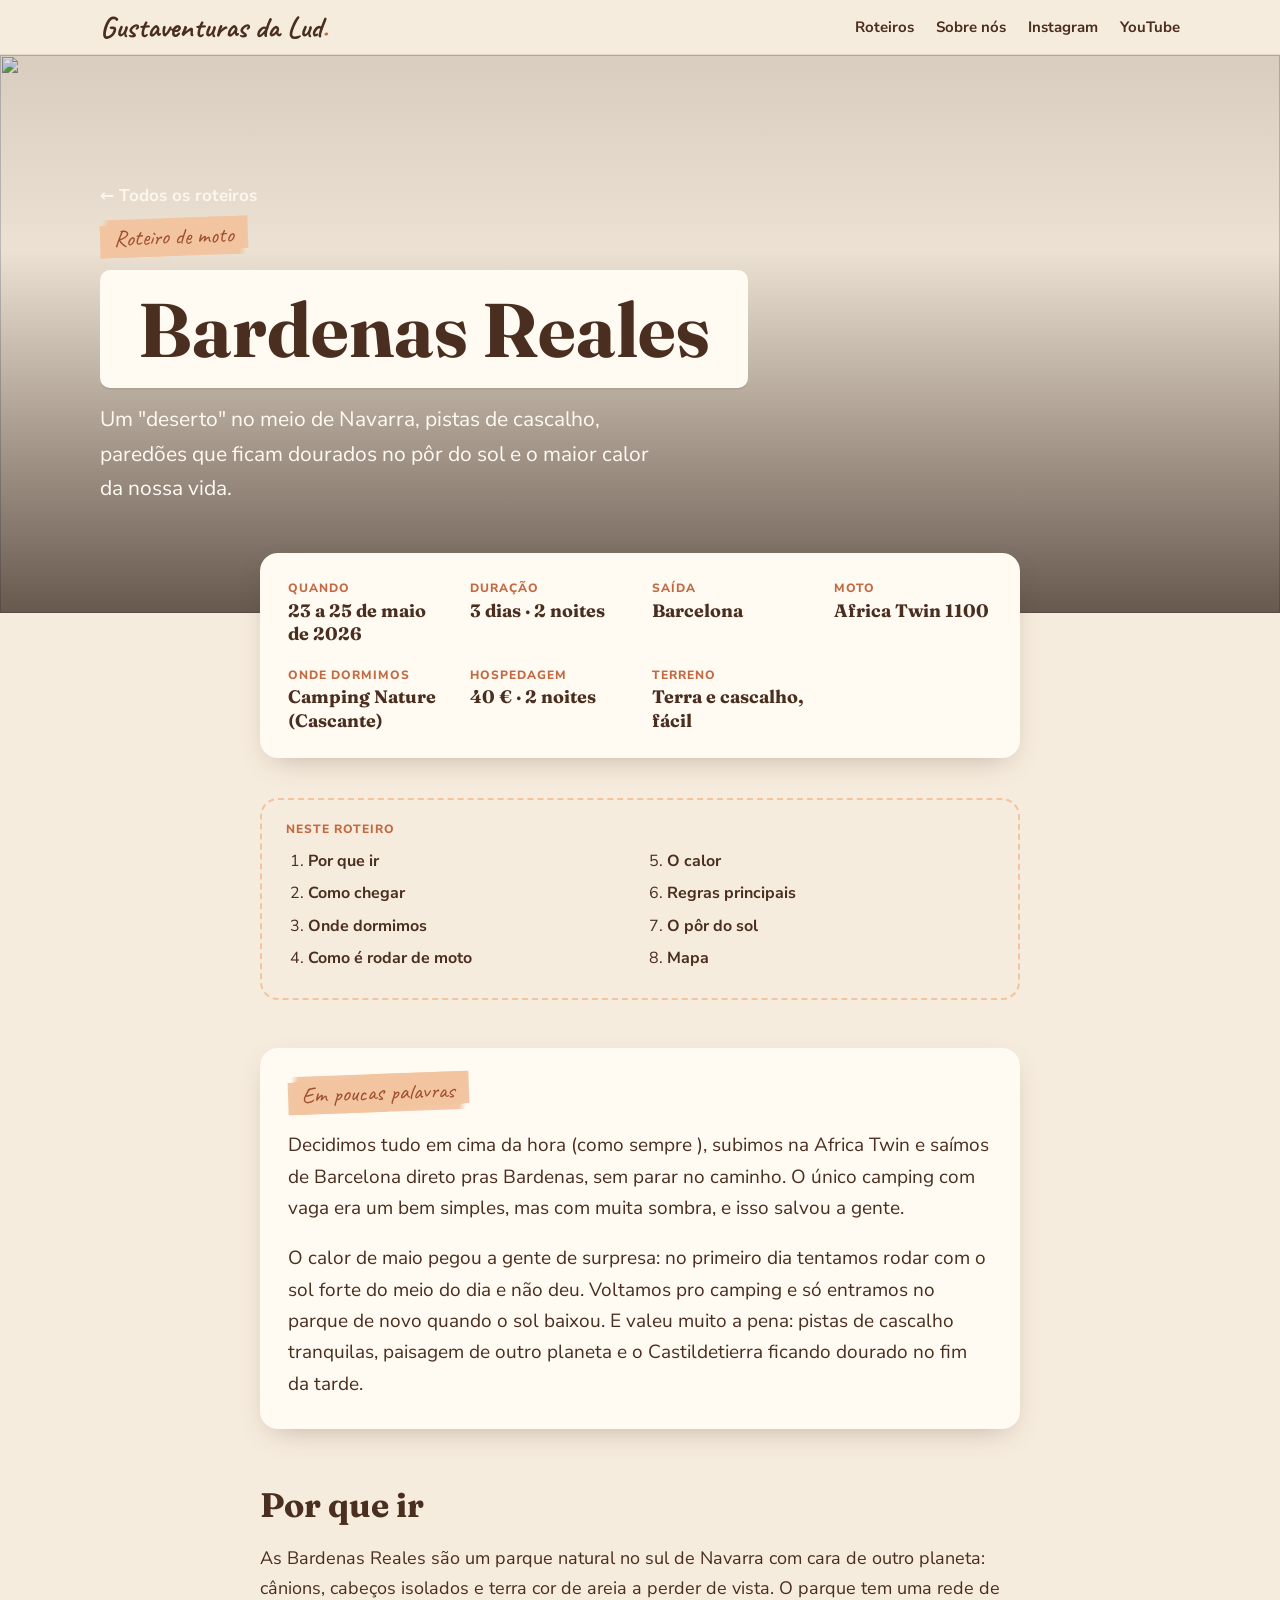
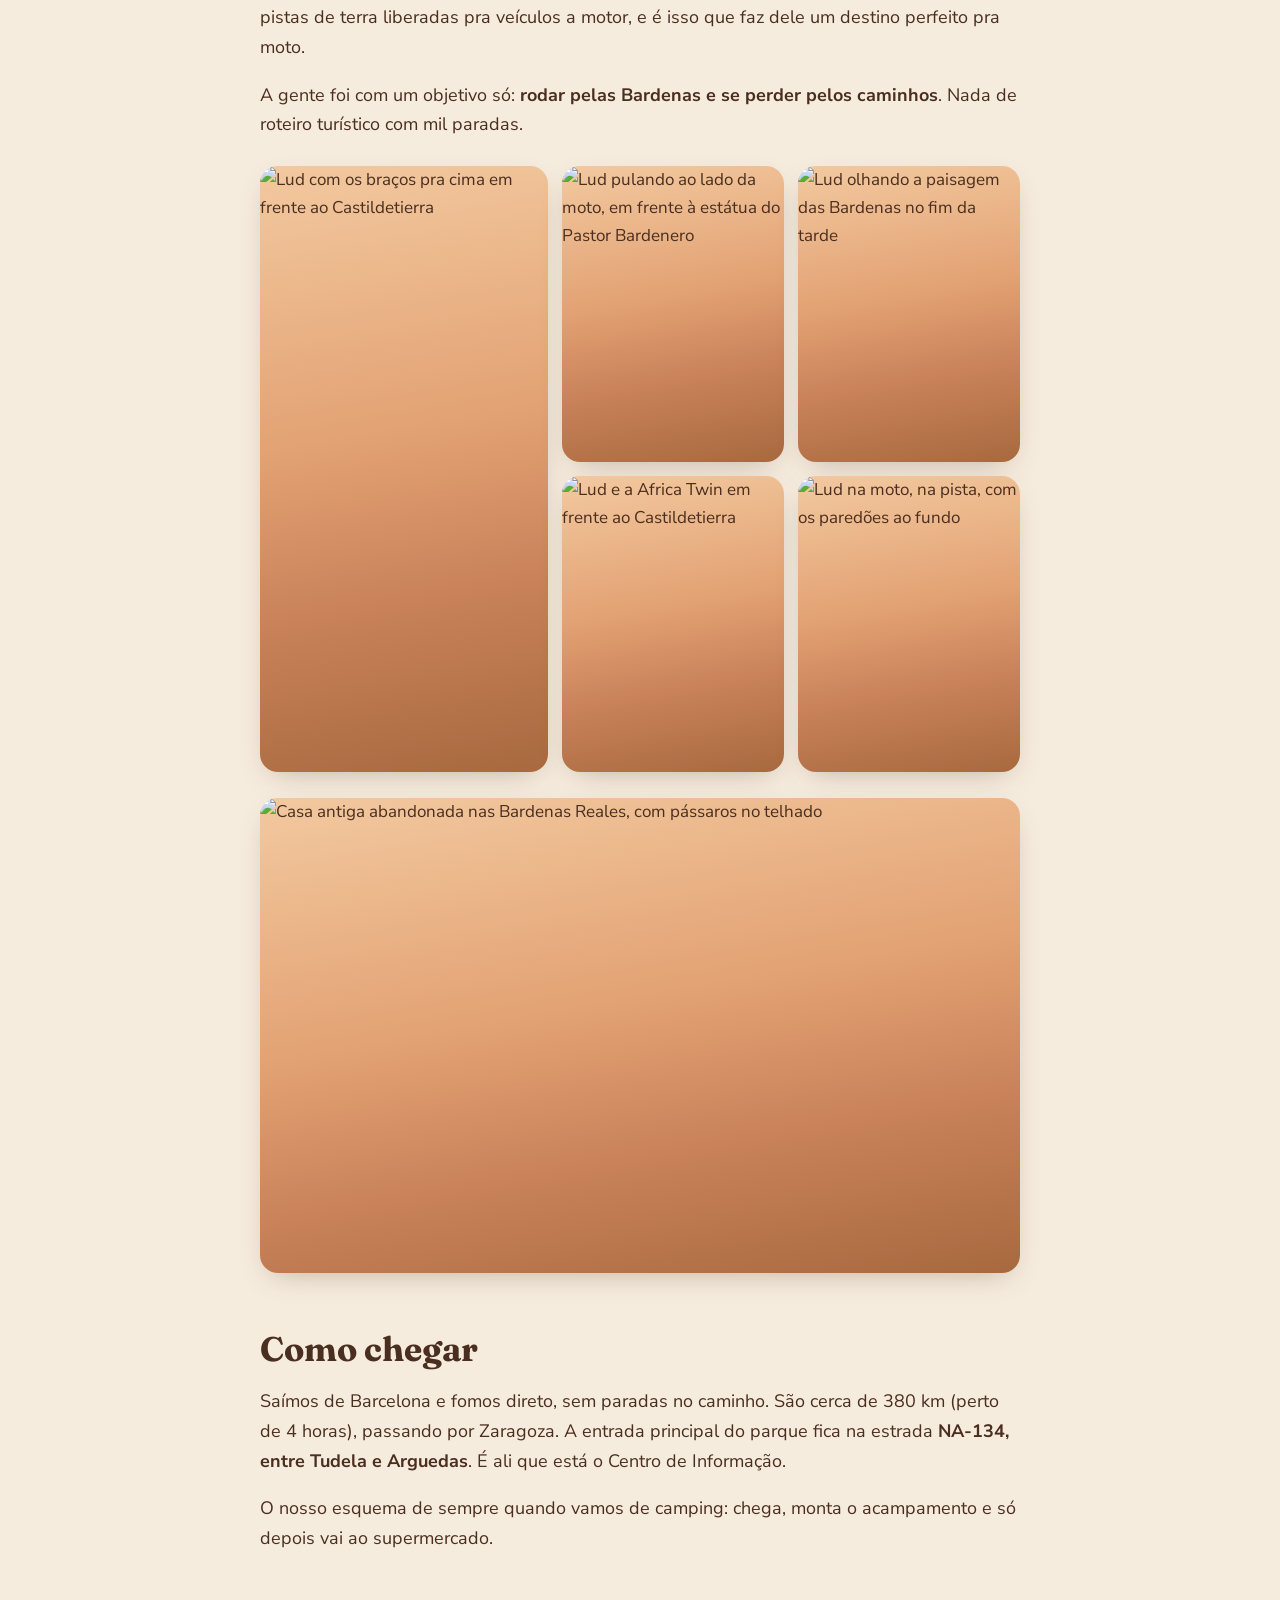
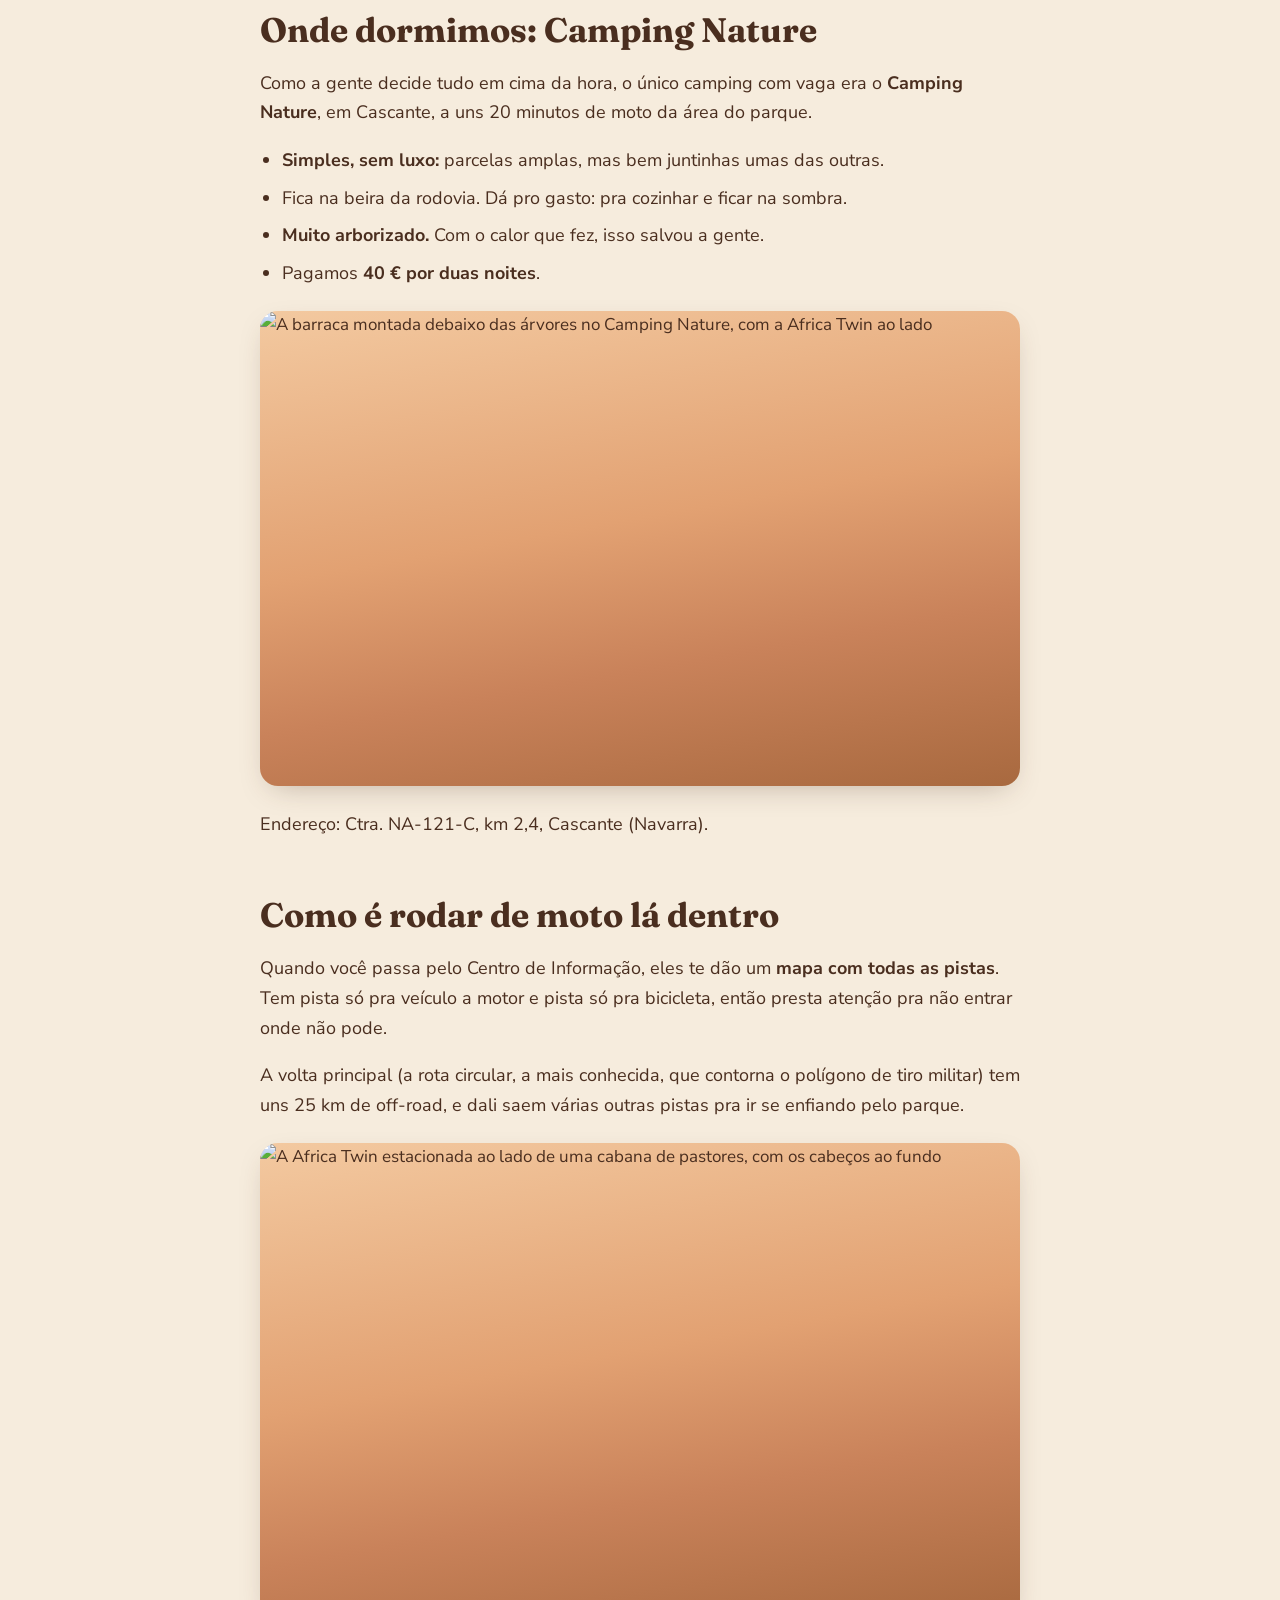
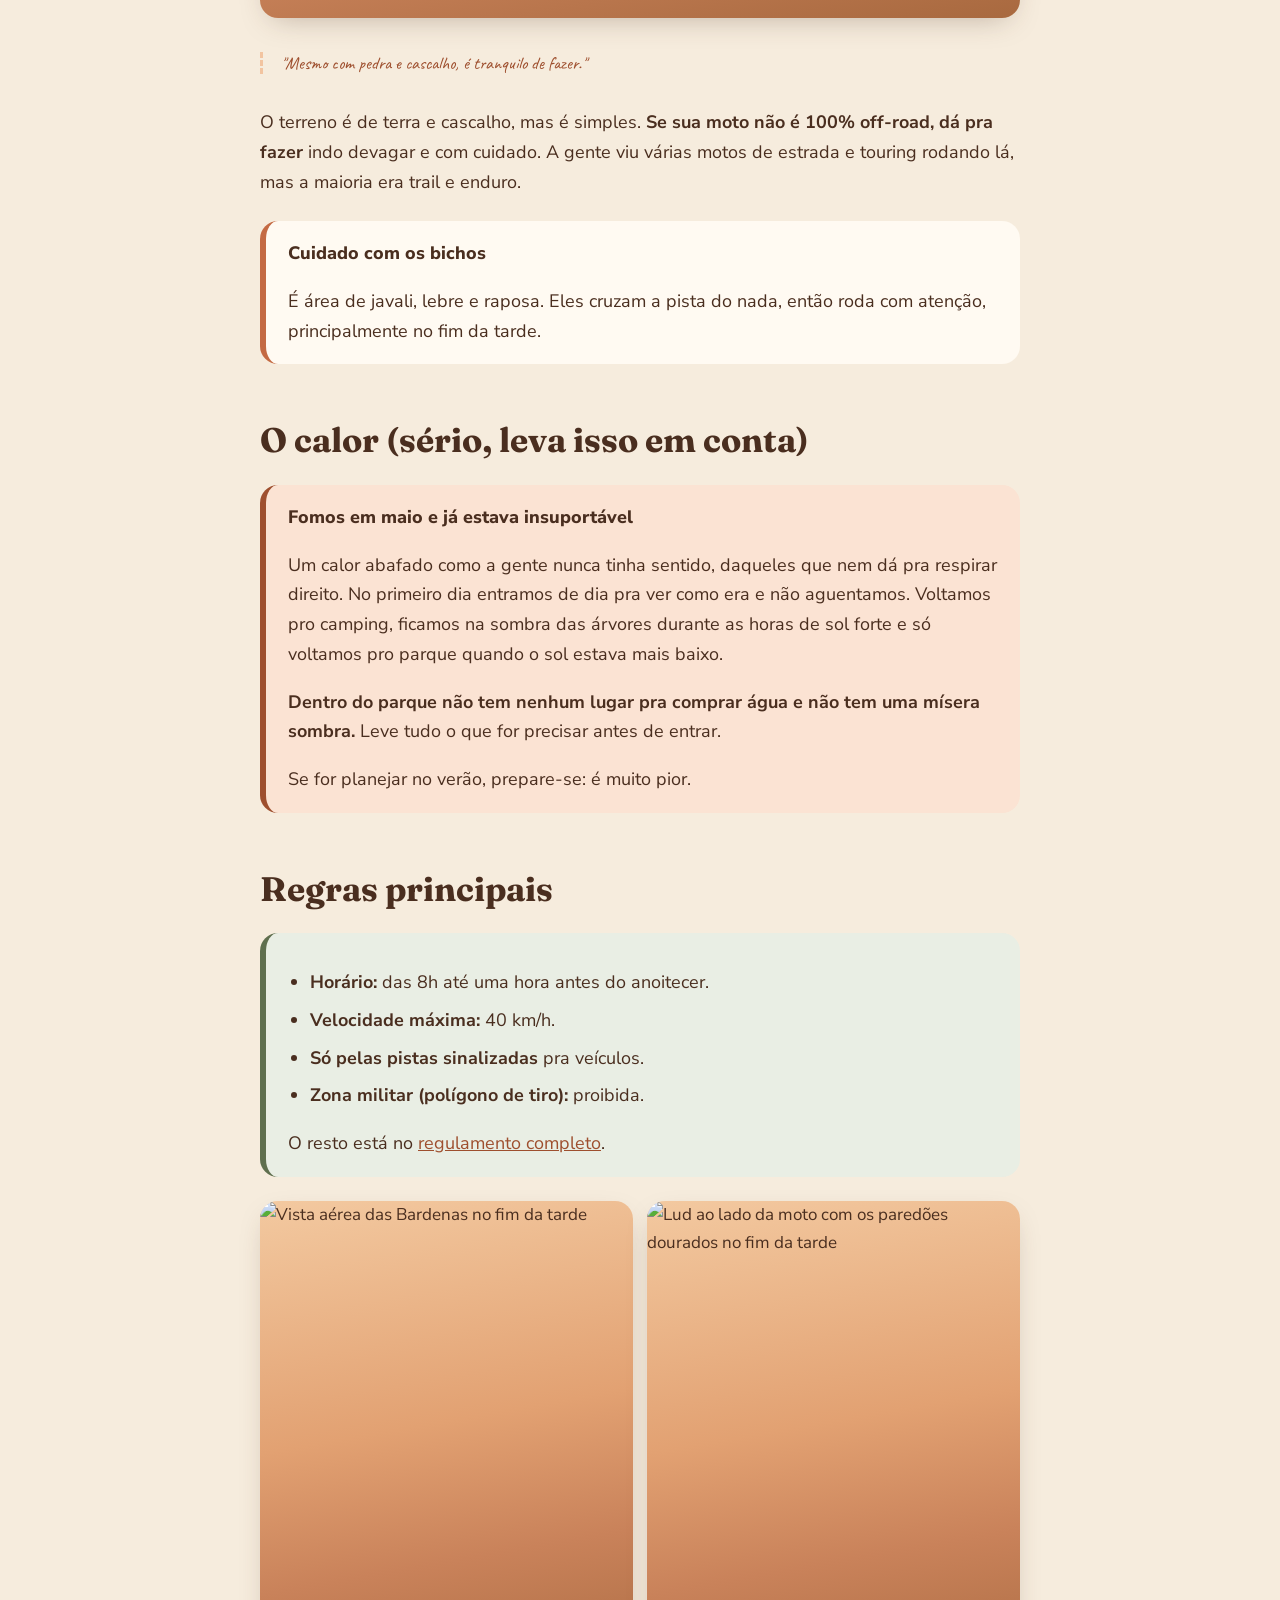
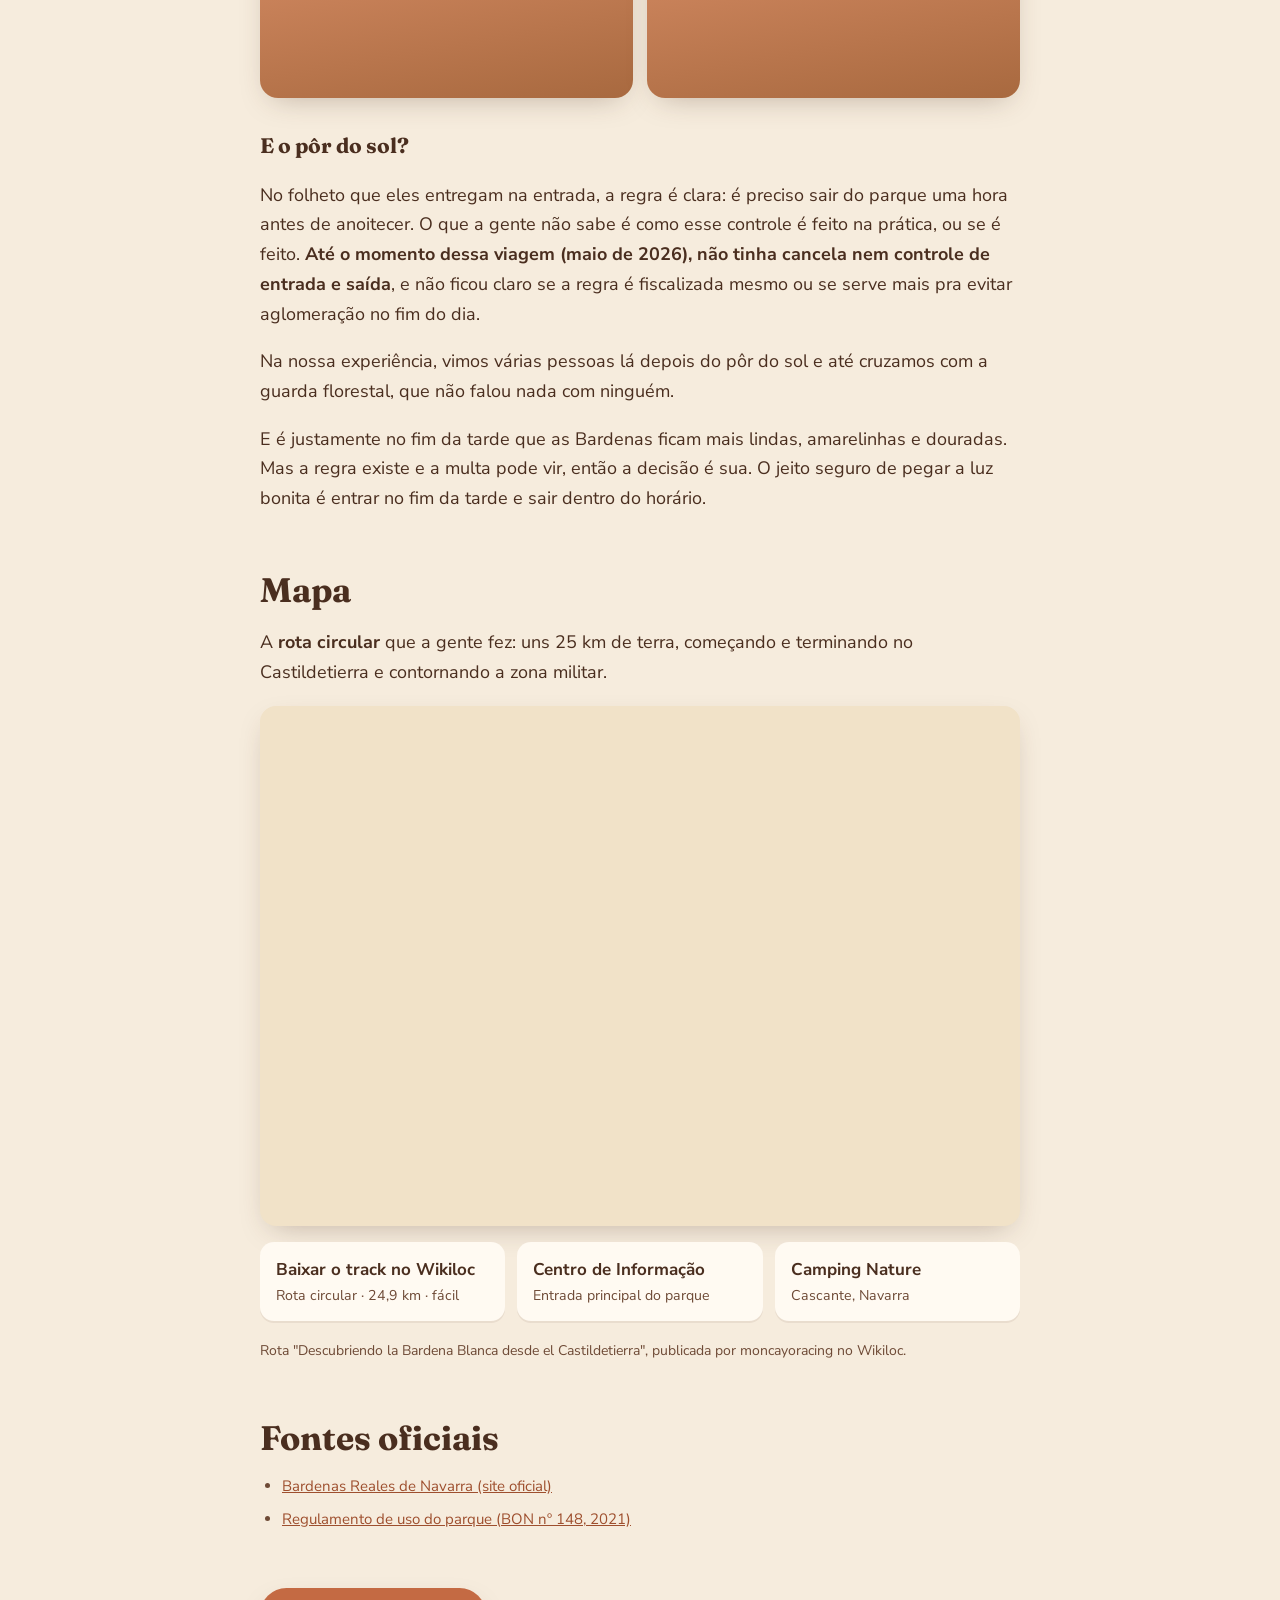
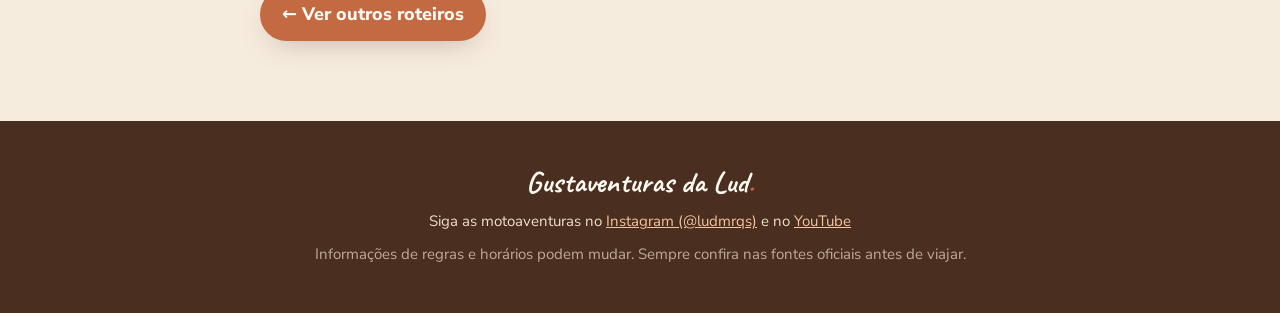
==== roteiros/bardenas-reales.html @ fc90a813 "Add files via upload" ====
<!DOCTYPE html>
<html lang="pt-BR">
<head>
 <meta charset="utf-8">
 <meta name="viewport" content="width=device-width, initial-scale=1">
 <title>Bardenas Reales de moto · Lud</title>
 <meta name="description" content="Roteiro de moto pelas Bardenas Reales (Navarra): onde acampar, como funcionam as pistas, horários, regras oficiais e o calor de maio.">
 <link rel="preconnect" href="https://fonts.googleapis.com">
 <link rel="preconnect" href="https://fonts.gstatic.com" crossorigin>
 <link href="https://fonts.googleapis.com/css2?family=Caveat:wght@600;700&family=Fraunces:opsz,wght@9..144,600;9..144,700&family=Nunito+Sans:wght@400;700;800;900&display=swap" rel="stylesheet">
 <link rel="stylesheet" href="../assets/style.css">
 <script>
  if ('scrollRestoration' in history) history.scrollRestoration = 'manual';
  window.addEventListener('load', function () {
   if (!location.hash) {
    window.scrollTo(0, 0);
    try { document.documentElement.scrollIntoView({ block: 'start' }); } catch (e) {}
   }
  });
 </script>
</head>
<body>

<header class="topo">
 <div class="container">
  <a class="logo" href="../index.html">Gustaventuras da Lud<span>.</span></a>
  <nav class="menu">
   <a href="../index.html#roteiros">Roteiros</a>
   <a href="../index.html#sobre">Sobre nós</a>
   <a href="https://www.instagram.com/ludmrqs/" target="_blank" rel="noopener">Instagram</a>
   <a href="https://www.youtube.com/channel/UCNSCRL_kDQO0_r5N88EQWMQ" target="_blank" rel="noopener">YouTube</a>
  </nav>
 </div>
</header>

<section class="hero roteiro-hero" style="padding:0">
 <div class="paisagem foto-fundo" aria-hidden="true">
  <img src="../assets/fotos/bardenas-drone-panorama.jpg" alt="" style="object-position:50% 60%">
 </div>
 <div class="container conteudo">
  <a class="voltar" href="../index.html#roteiros">← Todos os roteiros</a><br>
  <span class="pincelada">Roteiro de moto</span>
  <h1><span class="caixinha">Bardenas Reales</span></h1>
  <p class="lead">Um "deserto" no meio de Navarra, pistas de cascalho, paredões que ficam dourados no pôr do sol e o maior calor da nossa vida.</p>
 </div>
</section>

<div class="estreito">
 <div class="resumo">
  <div><small>Quando</small><b>23 a 25 de maio de 2026</b></div>
  <div><small>Duração</small><b>3 dias · 2 noites</b></div>
  <div><small>Saída</small><b>Barcelona</b></div>
  <div><small>Moto</small><b>Africa Twin 1100</b></div>
  <div><small>Onde dormimos</small><b>Camping Nature (Cascante)</b></div>
  <div><small>Hospedagem</small><b>40 € · 2 noites</b></div>
  <div><small>Terreno</small><b>Terra e cascalho, fácil</b></div>
 </div>
</div>

<article class="estreito artigo">

 <nav class="indice" aria-label="Índice do roteiro">
  <small>Neste roteiro</small>
  <ol>
   <li><a href="#por-que-ir">Por que ir</a></li>
   <li><a href="#como-chegar">Como chegar</a></li>
   <li><a href="#onde-dormimos">Onde dormimos</a></li>
   <li><a href="#rodar-de-moto">Como é rodar de moto</a></li>
   <li><a href="#calor">O calor</a></li>
   <li><a href="#regras">Regras principais</a></li>
   <li><a href="#por-do-sol">O pôr do sol</a></li>
   <li><a href="#mapa">Mapa</a></li>
  </ol>
 </nav>

 <section class="em-resumo">
  <span class="pincelada">Em poucas palavras</span>
  <p>Decidimos tudo em cima da hora (como sempre ), subimos na Africa Twin e saímos de Barcelona direto pras Bardenas, sem parar no caminho. O único camping com vaga era um bem simples, mas com muita sombra, e isso salvou a gente.</p>
  <p>O calor de maio pegou a gente de surpresa: no primeiro dia tentamos rodar com o sol forte do meio do dia e não deu. Voltamos pro camping e só entramos no parque de novo quando o sol baixou. E valeu muito a pena: pistas de cascalho tranquilas, paisagem de outro planeta e o Castildetierra ficando dourado no fim da tarde.</p>
 </section>

 <h2 id="por-que-ir">Por que ir</h2>
 <p>As Bardenas Reales são um parque natural no sul de Navarra com cara de outro planeta: cânions, cabeços isolados e terra cor de areia a perder de vista. O parque tem uma rede de pistas de terra liberadas pra veículos a motor, e é isso que faz dele um destino perfeito pra moto.</p>
 <p>A gente foi com um objetivo só: <strong>rodar pelas Bardenas e se perder pelos caminhos</strong>. Nada de roteiro turístico com mil paradas.</p>

 <div class="galeria galeria-3">
  <div class="foto destaque"><img src="../assets/fotos/bardenas-lud-castildetierra.jpg" alt="Lud com os braços pra cima em frente ao Castildetierra" loading="lazy"></div>
  <div class="foto"><img src="../assets/fotos/bardenas-lud-pastor.jpg" alt="Lud pulando ao lado da moto, em frente à estátua do Pastor Bardenero" loading="lazy" style="object-position:50% 75%"></div>
  <div class="foto"><img src="../assets/fotos/bardenas-lud-perfil.jpg" alt="Lud olhando a paisagem das Bardenas no fim da tarde" loading="lazy" style="object-position:50% 70%"></div>
  <div class="foto"><img src="../assets/fotos/bardenas-moto-castildetierra.jpg" alt="Lud e a Africa Twin em frente ao Castildetierra" loading="lazy" style="object-position:50% 60%"></div>
  <div class="foto"><img src="../assets/fotos/bardenas-lud-moto-pista.jpg" alt="Lud na moto, na pista, com os paredões ao fundo" loading="lazy" style="object-position:50% 65%"></div>
 </div>

 <div class="foto foto-larga"><img src="../assets/fotos/bardenas-casa-antiga.jpg" alt="Casa antiga abandonada nas Bardenas Reales, com pássaros no telhado" loading="lazy" style="object-position:50% 45%"></div>

 <h2 id="como-chegar">Como chegar</h2>
 <p>Saímos de Barcelona e fomos direto, sem paradas no caminho. São cerca de 380 km (perto de 4 horas), passando por Zaragoza. A entrada principal do parque fica na estrada <strong>NA-134, entre Tudela e Arguedas</strong>. É ali que está o Centro de Informação.</p>
 <p>O nosso esquema de sempre quando vamos de camping: chega, monta o acampamento e só depois vai ao supermercado.</p>

 <h2 id="onde-dormimos">Onde dormimos: Camping Nature</h2>
 <p>Como a gente decide tudo em cima da hora, o único camping com vaga era o <strong>Camping Nature</strong>, em Cascante, a uns 20 minutos de moto da área do parque.</p>
 <ul>
  <li><strong>Simples, sem luxo:</strong> parcelas amplas, mas bem juntinhas umas das outras.</li>
  <li>Fica na beira da rodovia. Dá pro gasto: pra cozinhar e ficar na sombra.</li>
  <li><strong>Muito arborizado.</strong> Com o calor que fez, isso salvou a gente.</li>
  <li>Pagamos <strong>40 € por duas noites</strong>.</li>
 </ul>
 <div class="foto foto-larga"><img src="../assets/fotos/bardenas-camping.jpg" alt="A barraca montada debaixo das árvores no Camping Nature, com a Africa Twin ao lado" loading="lazy" style="object-position:50% 60%"></div>
 <p>Endereço: Ctra. NA-121-C, km 2,4, Cascante (Navarra).</p>

 <h2 id="rodar-de-moto">Como é rodar de moto lá dentro</h2>
 <p>Quando você passa pelo Centro de Informação, eles te dão um <strong>mapa com todas as pistas</strong>. Tem pista só pra veículo a motor e pista só pra bicicleta, então presta atenção pra não entrar onde não pode.</p>
 <p>A volta principal (a rota circular, a mais conhecida, que contorna o polígono de tiro militar) tem uns 25 km de off-road, e dali saem várias outras pistas pra ir se enfiando pelo parque.</p>

 <div class="foto foto-larga"><img src="../assets/fotos/bardenas-cabana-moto.jpg" alt="A Africa Twin estacionada ao lado de uma cabana de pastores, com os cabeços ao fundo" loading="lazy" style="object-position:50% 82%"></div>

 <p class="citacao">"Mesmo com pedra e cascalho, é tranquilo de fazer."</p>

 <p>O terreno é de terra e cascalho, mas é simples. <strong>Se sua moto não é 100% off-road, dá pra fazer</strong> indo devagar e com cuidado. A gente viu várias motos de estrada e touring rodando lá, mas a maioria era trail e enduro.</p>

 <div class="nota">
  <p class="titulo-nota">Cuidado com os bichos</p>
  <p>É área de javali, lebre e raposa. Eles cruzam a pista do nada, então roda com atenção, principalmente no fim da tarde.</p>
 </div>

 <h2 id="calor">O calor (sério, leva isso em conta)</h2>
 <div class="nota alerta">
  <p class="titulo-nota">Fomos em maio e já estava insuportável</p>
  <p>Um calor abafado como a gente nunca tinha sentido, daqueles que nem dá pra respirar direito. No primeiro dia entramos de dia pra ver como era e não aguentamos. Voltamos pro camping, ficamos na sombra das árvores durante as horas de sol forte e só voltamos pro parque quando o sol estava mais baixo.</p>
  <p><strong>Dentro do parque não tem nenhum lugar pra comprar água e não tem uma mísera sombra.</strong> Leve tudo o que for precisar antes de entrar.</p>
  <p>Se for planejar no verão, prepare-se: é muito pior.</p>
 </div>

 <h2 id="regras">Regras principais</h2>
 <div class="nota oficial">
  <ul>
   <li><strong>Horário:</strong> das 8h até uma hora antes do anoitecer.</li>
   <li><strong>Velocidade máxima:</strong> 40 km/h.</li>
   <li><strong>Só pelas pistas sinalizadas</strong> pra veículos.</li>
   <li><strong>Zona militar (polígono de tiro):</strong> proibida.</li>
  </ul>
  <p>O resto está no <a href="https://bardenasreales.es/wp-content/uploads/2021/06/BON-N-148-25-de-junio-de-2021-Ordenanza-Normativa-de-Usos-del-PORN.pdf" target="_blank" rel="noopener">regulamento completo</a>.</p>
 </div>

 <div class="fotos-duas">
  <div class="foto"><img src="../assets/fotos/bardenas-drone-vertical.jpg" alt="Vista aérea das Bardenas no fim da tarde" loading="lazy"></div>
  <div class="foto"><img src="../assets/fotos/bardenas-lud-moto-paredoes.jpg" alt="Lud ao lado da moto com os paredões dourados no fim da tarde" loading="lazy" style="object-position:50% 65%"></div>
 </div>

 <h3 id="por-do-sol">E o pôr do sol?</h3>
 <p>No folheto que eles entregam na entrada, a regra é clara: é preciso sair do parque uma hora antes de anoitecer. O que a gente não sabe é como esse controle é feito na prática, ou se é feito. <strong>Até o momento dessa viagem (maio de 2026), não tinha cancela nem controle de entrada e saída</strong>, e não ficou claro se a regra é fiscalizada mesmo ou se serve mais pra evitar aglomeração no fim do dia.</p>
 <p>Na nossa experiência, vimos várias pessoas lá depois do pôr do sol e até cruzamos com a guarda florestal, que não falou nada com ninguém.</p>
 <p>E é justamente no fim da tarde que as Bardenas ficam mais lindas, amarelinhas e douradas. Mas a regra existe e a multa pode vir, então a decisão é sua. O jeito seguro de pegar a luz bonita é entrar no fim da tarde e sair dentro do horário.</p>

 <h2 id="mapa">Mapa</h2>
 <p>A <strong>rota circular</strong> que a gente fez: uns 25 km de terra, começando e terminando no Castildetierra e contornando a zona militar.</p>
 <div class="track">
  <iframe class="wikiloc" src="https://www.wikiloc.com/wikiloc/embedv2.do?id=178901515&amp;elevation=on&amp;images=off&amp;maptype=H" title="Rota circular pelas Bardenas Reales no Wikiloc" loading="lazy" frameborder="0" scrolling="no"></iframe>
 </div>
 <div class="links-mapa">
  <a href="https://www.wikiloc.com/car-trails/ruta-circular-ruta-por-la-bardena-blanca-desde-el-castildetierra-178901515" target="_blank" rel="noopener">Baixar o track no Wikiloc<small>Rota circular · 24,9 km · fácil</small></a>
  <a href="https://www.google.com/maps/search/?api=1&query=Centro+de+Informaci%C3%B3n+Bardenas+Reales" target="_blank" rel="noopener">Centro de Informação<small>Entrada principal do parque</small></a>
  <a href="https://www.google.com/maps/search/?api=1&query=Camping+Nature+Cascante+Navarra" target="_blank" rel="noopener">Camping Nature<small>Cascante, Navarra</small></a>
 </div>
 <p class="miudo">Rota "Descubriendo la Bardena Blanca desde el Castildetierra", publicada por moncayoracing no Wikiloc.</p>

 <h2>Fontes oficiais</h2>
 <ul class="fontes">
  <li><a href="https://bardenasreales.es/" target="_blank" rel="noopener">Bardenas Reales de Navarra (site oficial)</a></li>
  <li><a href="https://bardenasreales.es/wp-content/uploads/2021/06/BON-N-148-25-de-junio-de-2021-Ordenanza-Normativa-de-Usos-del-PORN.pdf" target="_blank" rel="noopener">Regulamento de uso do parque (BON nº 148, 2021)</a></li>
 </ul>

 <p style="margin:56px 0 80px"><a class="botao" href="../index.html#roteiros">← Ver outros roteiros</a></p>
</article>

<footer class="rodape">
 <div class="container">
  <a class="logo" href="../index.html">Gustaventuras da Lud<span>.</span></a>
  <p>Siga as motoaventuras no <a href="https://www.instagram.com/ludmrqs/" target="_blank" rel="noopener">Instagram (@ludmrqs)</a> e no <a href="https://www.youtube.com/channel/UCNSCRL_kDQO0_r5N88EQWMQ" target="_blank" rel="noopener">YouTube</a></p>
  <p style="opacity:.7">Informações de regras e horários podem mudar. Sempre confira nas fontes oficiais antes de viajar.</p>
 </div>
</footer>

</body>
</html>
---- assets/style.css ----
/* ===== Lud · Motoaventuras — estilo base ===== */
:root {
  --creme: #f6ecdd;
  --creme-2: #efe0c9;
  --papel: #fffaf2;
  --pessego: #f2c4a0;
  --terracota: #c46a43;
  --terracota-esc: #9e4f2e;
  --marrom: #4a2e1f;
  --marrom-2: #6e4a36;
  --verde: #5f6f4e;
  --ceu: #a9c6d6;
  --sombra: 0 10px 30px -12px rgba(74, 46, 31, .35);
  --raio: 18px;
  --serif: "Fraunces", Georgia, "Times New Roman", serif;
  --sans: "Nunito Sans", system-ui, -apple-system, Segoe UI, sans-serif;
  --mao: "Caveat", "Segoe Print", cursive;
}

* { box-sizing: border-box; }
html { scroll-behavior: smooth; }
body {
  margin: 0;
  font-family: var(--sans);
  font-size: 17px;
  line-height: 1.65;
  color: var(--marrom);
  background: var(--creme);
}
img { max-width: 100%; display: block; }
a { color: var(--terracota-esc); }
a:hover { color: var(--terracota); }

.container { width: min(1080px, 92vw); margin: 0 auto; }
.estreito { width: min(760px, 92vw); margin: 0 auto; }

/* ---- topo ---- */
.topo {
  position: sticky; top: 0; z-index: 10;
  background: rgba(246, 236, 221, .92);
  backdrop-filter: blur(8px);
  border-bottom: 1px solid rgba(74, 46, 31, .1);
}
.topo .container { display: flex; align-items: center; justify-content: space-between; padding: 12px 0; gap: 16px; }
.logo { font-family: var(--mao); font-size: 30px; font-weight: 700; color: var(--marrom); text-decoration: none; line-height: 1; }
.logo span { color: var(--terracota); }
.menu { display: flex; gap: 22px; font-weight: 700; font-size: 15px; }
.menu a { color: var(--marrom); text-decoration: none; }
.menu a:hover { color: var(--terracota); }

/* ---- título estilo "caixinha" do Instagram ---- */
.caixinha {
  display: inline-block;
  background: var(--papel);
  color: var(--marrom);
  font-family: var(--serif);
  font-weight: 700;
  padding: .15em .5em;
  border-radius: 10px;
  box-shadow: 0 2px 0 rgba(74, 46, 31, .08);
  line-height: 1.25;
  -webkit-box-decoration-break: clone; box-decoration-break: clone;
}
.pincelada {
  display: inline-block;
  font-family: var(--mao);
  font-size: 1.35em;
  color: var(--terracota-esc);
  background:
    radial-gradient(ellipse at 20% 60%, rgba(242,196,160,.95) 0 55%, transparent 56%),
    radial-gradient(ellipse at 80% 40%, rgba(242,196,160,.95) 0 55%, transparent 56%),
    linear-gradient(100deg, transparent 2%, rgba(242,196,160,.95) 6% 94%, transparent 98%);
  padding: 0 .6em;
  transform: rotate(-2deg);
}

/* ---- hero ---- */
.hero {
  position: relative;
  min-height: 78vh;
  display: grid; align-items: end;
  color: var(--papel);
  overflow: hidden;
}
.hero .paisagem { position: absolute; inset: 0; width: 100%; height: 100%; }
.hero .paisagem svg { width: 100%; height: 100%; display: block; }
.hero .conteudo { position: relative; padding: 0 0 9vh; }
.hero h1 { font-size: clamp(38px, 6.5vw, 76px); margin: 14px 0 14px; line-height: 1.08; }
.hero p.lead { font-size: clamp(17px, 2vw, 21px); max-width: 560px; margin: 0 0 26px; }
.hero .chips { display: flex; flex-wrap: wrap; gap: 8px; margin-bottom: 26px; }
.chip {
  font-size: 14px; font-weight: 700;
  background: rgba(255, 250, 242, .92); color: var(--marrom);
  padding: 5px 13px; border-radius: 999px;
}

.botao {
  display: inline-block; background: var(--terracota); color: var(--papel);
  padding: 12px 22px; border-radius: 999px; font-weight: 800; text-decoration: none;
  box-shadow: var(--sombra); transition: transform .15s, background .15s;
}
.botao:hover { background: var(--terracota-esc); color: var(--papel); transform: translateY(-2px); }
.botao.claro { background: var(--papel); color: var(--marrom); }
.botao.claro:hover { background: #fff; color: var(--terracota-esc); }

/* ---- seções ---- */
section { padding: 80px 0; }
.secao-titulo { font-family: var(--serif); font-size: clamp(30px, 4vw, 44px); margin: 0 0 10px; line-height: 1.15; }
.secao-sub { color: var(--marrom-2); margin: 0 0 36px; max-width: 620px; }
.fundo-papel { background: var(--papel); }

/* ---- sobre ---- */
.sobre { display: grid; grid-template-columns: 1fr 1.25fr; gap: 56px; align-items: center; }
.sobre p { margin: 0 0 16px; }
.numeros { display: grid; grid-template-columns: repeat(3, 1fr); gap: 14px; margin-top: 26px; }
.numero { background: var(--creme); border-radius: var(--raio); padding: 16px; text-align: center; }
.numero b { display: block; font-family: var(--serif); font-size: 34px; color: var(--terracota); line-height: 1.1; }
.numero span { font-size: 14px; color: var(--marrom-2); }

/* ---- placeholder de foto ---- */
.foto {
  position: relative; border-radius: var(--raio); overflow: hidden;
  background: linear-gradient(170deg, #f3c9a0 0%, #e2a172 45%, #c9825a 70%, #a8693f 100%);
  aspect-ratio: 4 / 5; box-shadow: var(--sombra);
}
.foto img { width: 100%; height: 100%; object-fit: cover; }
.foto .legenda-foto {
  position: absolute; left: 12px; bottom: 12px; right: 12px;
  font-family: var(--mao); font-size: 22px; color: var(--papel);
  text-shadow: 0 1px 6px rgba(0,0,0,.35);
}
.foto.paisagem-wide { aspect-ratio: 16 / 9; }
.foto.polaroid { padding: 10px 10px 44px; background: #fff; transform: rotate(-2deg); }
.foto.polaroid .miolo { width: 100%; height: 100%; border-radius: 4px; background: inherit; }
.foto.polaroid .legenda-foto { color: var(--marrom); text-shadow: none; bottom: 8px; text-align: center; }

/* ---- cards de roteiros ---- */
.grade { display: grid; grid-template-columns: repeat(auto-fill, minmax(290px, 1fr)); gap: 26px; }
.card {
  background: var(--papel); border-radius: var(--raio); overflow: hidden;
  box-shadow: var(--sombra); text-decoration: none; color: inherit;
  display: flex; flex-direction: column; transition: transform .2s;
}
a.card:hover { transform: translateY(-5px); color: inherit; }
.card .capa { aspect-ratio: 4 / 3; position: relative; }
.card .capa .caixinha { position: absolute; left: 14px; bottom: 14px; font-size: 22px; }
.card .corpo { padding: 18px 20px 22px; flex: 1; display: flex; flex-direction: column; }
.card .meta { font-size: 14px; color: var(--marrom-2); display: flex; flex-wrap: wrap; gap: 6px 14px; margin-bottom: 10px; }
.card p { margin: 0 0 14px; }
.card .ler { margin-top: auto; font-weight: 800; color: var(--terracota-esc); }
.card.embreve { opacity: .75; }
.selo {
  position: absolute; top: 14px; right: 14px; background: var(--marrom); color: var(--papel);
  font-size: 12px; font-weight: 800; letter-spacing: .06em; text-transform: uppercase;
  padding: 4px 10px; border-radius: 999px;
}

.capa-bardenas { background: linear-gradient(175deg, #f7d9b0 0%, #eab27e 40%, #cf8a5a 65%, #9f6440 100%); }
.capa-picos { background: linear-gradient(175deg, #cfe0e8 0%, #9fb9c6 35%, #6f8a77 62%, #4d6248 100%); }
.capa-proximo { background: linear-gradient(175deg, #efe0c9 0%, #e6cfae 100%); }

/* ---- página de roteiro ---- */
.roteiro-hero { min-height: 62vh; }
.voltar { display: inline-block; margin-bottom: 8px; color: var(--papel); font-weight: 700; text-decoration: none; opacity: .9; }
.voltar:hover { color: #fff; opacity: 1; }

.resumo {
  display: grid; grid-template-columns: repeat(auto-fit, minmax(150px, 1fr)); gap: 12px;
  background: var(--papel); border-radius: var(--raio); padding: 22px; box-shadow: var(--sombra);
  margin-top: -60px; position: relative;
}
.resumo div { padding: 4px 6px; }
.resumo small { display: block; text-transform: uppercase; letter-spacing: .08em; font-size: 12px; font-weight: 800; color: var(--terracota); }
.resumo b { font-family: var(--serif); font-size: 18px; line-height: 1.3; display: block; }

.artigo h2 { font-family: var(--serif); font-size: clamp(26px, 3.4vw, 34px); margin: 56px 0 14px; line-height: 1.2; }
.artigo h3 { font-family: var(--serif); font-size: 21px; margin: 30px 0 8px; }
.artigo p, .artigo li { font-size: 18px; }
.artigo ul { padding-left: 22px; }
.artigo li { margin-bottom: 8px; }

.nota {
  border-radius: var(--raio); padding: 18px 22px; margin: 24px 0;
  background: var(--papel); border-left: 6px solid var(--terracota);
}
.nota.alerta { background: #fbe3d3; border-color: var(--terracota-esc); }
.nota.oficial { background: #e9eee4; border-color: var(--verde); }
.nota p:last-child { margin-bottom: 0; }
.nota .titulo-nota { font-weight: 800; margin: 0 0 6px; }

.citacao {
  font-family: var(--mao); font-size: 30px; line-height: 1.25; color: var(--terracota-esc);
  margin: 34px 0; padding-left: 18px; border-left: 3px dashed var(--pessego);
}

.galeria { display: grid; grid-template-columns: repeat(3, 1fr); gap: 14px; margin: 26px 0; }
.galeria .foto { aspect-ratio: 1; }

.checklist { list-style: none; padding: 0 !important; }
.checklist li { padding-left: 32px; position: relative; }
.checklist li::before {
  content: "✓"; position: absolute; left: 0; top: 1px;
  width: 22px; height: 22px; border-radius: 50%; background: var(--pessego); color: var(--terracota-esc);
  font-weight: 900; font-size: 13px; display: grid; place-items: center;
}

.links-mapa { display: grid; grid-template-columns: repeat(auto-fit, minmax(220px, 1fr)); gap: 12px; }
.links-mapa a {
  display: block; background: var(--papel); border-radius: 14px; padding: 14px 16px;
  text-decoration: none; color: var(--marrom); font-weight: 700; box-shadow: 0 2px 0 rgba(74,46,31,.08);
}
.links-mapa a small { display: block; font-weight: 400; color: var(--marrom-2); }
.links-mapa a:hover { color: var(--terracota-esc); }

.fontes { font-size: 15px !important; color: var(--marrom-2); }
.fontes li { font-size: 15px !important; }

.vazio {
  border: 2px dashed rgba(74, 46, 31, .25); border-radius: var(--raio);
  padding: 18px 22px; color: var(--marrom-2); font-style: italic; background: rgba(255,250,242,.5);
}

/* ---- rodapé ---- */
.rodape { background: var(--marrom); color: var(--creme-2); padding: 46px 0; text-align: center; }
.rodape .logo { color: var(--papel); }
.rodape a { color: var(--pessego); }
.rodape p { margin: 8px 0 0; font-size: 15px; }

@media (max-width: 820px) {
  .sobre { grid-template-columns: 1fr; gap: 30px; }
  .sobre .foto { max-width: 360px; }
  .menu { gap: 14px; font-size: 14px; }
  .galeria { grid-template-columns: repeat(2, 1fr); }
  section { padding: 60px 0; }
}

/* ---- mapa das motoaventuras ---- */
.mapa-wrap { display: grid; grid-template-columns: 1fr 300px; gap: 24px; align-items: start; }
.mapa-caixa { background: #dfe8e6; border-radius: var(--raio); overflow: hidden; box-shadow: var(--sombra); }
.mapa-svg { width: 100%; height: auto; display: block; }
.mapa-svg .mar { fill: #dfe8e6; }
.mapa-svg .terra { fill: #f1e2c8; stroke: #c9ad86; stroke-width: 1; }
.mapa-svg .fronteiras { fill: none; stroke: #a8875f; stroke-width: 1.4; stroke-dasharray: 4 3; }
.mapa-svg .rota { fill: none; stroke: var(--terracota); stroke-width: 3; stroke-dasharray: 2 7; stroke-linecap: round; }
.mapa-svg .casa rect { fill: var(--marrom); }
.mapa-svg .casa text { font: 700 15px var(--sans); fill: var(--marrom); paint-order: stroke; stroke: #f1e2c8; stroke-width: 4px; }
.mapa-svg .pin { cursor: pointer; outline: none; }
.mapa-svg .pin .gota { fill: var(--marrom-2); stroke: var(--papel); stroke-width: 2; transition: transform .15s; transform-origin: 0 0; }
.mapa-svg .pin .miolo { fill: var(--papel); }
.mapa-svg .pin .pulso { fill: none; }
.mapa-svg .pin .rotulo { font: 700 15px var(--sans); fill: var(--marrom); paint-order: stroke; stroke: #f1e2c8; stroke-width: 4px; opacity: 0; transition: opacity .15s; pointer-events: none; }
.mapa-svg .pin.pronto .gota { fill: var(--terracota); }
.mapa-svg .pin.pronto .pulso { fill: var(--terracota); opacity: .35; animation: pulso 2s infinite; transform-origin: 0 0; }
.mapa-svg .pin:hover .gota, .mapa-svg .pin:focus .gota, .mapa-svg .pin.ativo .gota { transform: scale(1.25); }
.mapa-svg .pin:hover .rotulo, .mapa-svg .pin:focus .rotulo, .mapa-svg .pin.ativo .rotulo, .mapa-svg .pin.pronto .rotulo { opacity: 1; }
@keyframes pulso { 0% { transform: scale(.4); opacity: .5; } 100% { transform: scale(1.6); opacity: 0; } }
.legenda-mapa { display: flex; flex-wrap: wrap; gap: 8px 18px; padding: 12px 16px; background: var(--papel); font-size: 14px; color: var(--marrom-2); }
.legenda-mapa i { display: inline-block; width: 12px; height: 12px; border-radius: 50%; margin-right: 6px; vertical-align: -1px; }
.l-pronto { background: var(--terracota); } .l-breve { background: var(--marrom-2); }
.l-casa { background: var(--marrom); border-radius: 2px !important; transform: rotate(45deg); }
.l-rota { background: none; border-top: 3px dotted var(--terracota); border-radius: 0 !important; height: 0 !important; width: 20px !important; }
.mapa-card { background: var(--creme); border-radius: var(--raio); padding: 22px; position: sticky; top: 80px; }
.mapa-card small { text-transform: uppercase; letter-spacing: .08em; font-size: 12px; font-weight: 800; color: var(--terracota); }
.mapa-card h3 { font-family: var(--serif); font-size: 26px; margin: 4px 0 8px; line-height: 1.2; }
.mapa-card p { margin: 0 0 18px; }
@media (max-width: 820px) { .mapa-wrap { grid-template-columns: 1fr; } .mapa-card { position: static; } }
@media (prefers-reduced-motion: reduce) { .mapa-svg .pin.pronto .pulso { animation: none; } }

/* ---- em resumo ---- */
.em-resumo { background: var(--papel); border-radius: var(--raio); box-shadow: var(--sombra); padding: 26px 28px 10px; margin: 48px 0 0; }
.em-resumo p { font-size: 19px !important; }
.miudo { font-size: 14px !important; color: var(--marrom-2); margin-top: 18px; }
.checklist.interativo li { padding-left: 0; }
.checklist.interativo li::before { display: none; }
.checklist.interativo label { display: flex; gap: 12px; align-items: flex-start; cursor: pointer; }
.checklist.interativo input { width: 22px; height: 22px; accent-color: var(--terracota); margin-top: 4px; flex: none; }
.checklist.interativo li.feito label { text-decoration: line-through; opacity: .6; }

/* ---- fotos reais ---- */
.foto-fundo img { width: 100%; height: 100%; object-fit: cover; display: block; }
.foto-fundo::after { content: ""; position: absolute; inset: 0; background: linear-gradient(180deg, rgba(43,26,16,.15) 0%, rgba(43,26,16,.05) 35%, rgba(43,26,16,.7) 100%); }
.card .capa img { width: 100%; height: 100%; object-fit: cover; display: block; }
.foto.polaroid .miolo { overflow: hidden; }
.foto.polaroid .miolo img { width: 100%; height: 100%; object-fit: cover; }
.foto.paisagem-wide { margin: 26px 0; }
.mapa-rota { display: grid; grid-template-columns: 220px 1fr; gap: 24px; align-items: start; }
.mapa-rota .foto { aspect-ratio: 646 / 1400; }
.mapa-rota .links-mapa { grid-template-columns: 1fr; }
@media (max-width: 640px) { .mapa-rota { grid-template-columns: 1fr; } .mapa-rota .foto { max-width: 260px; } }
.galeria .foto.destaque { grid-row: span 2; aspect-ratio: auto; }
.foto.polaroid { overflow: visible; }
.foto.polaroid.mini { position: absolute; width: 40%; aspect-ratio: 4 / 5; right: -22px; top: -36px; transform: rotate(6deg); padding: 7px 7px 32px; box-shadow: var(--sombra); }
.foto.polaroid.mini .legenda-foto { font-size: 18px; bottom: 4px; }
@media (max-width: 820px) { .foto.polaroid.mini { right: -10px; width: 45%; } }
/* hero da home: foto vertical à direita */
.hero-split { background: linear-gradient(120deg, #3a2417 0%, #5a3420 50%, #6e3f25 100%); }
.hero-split .paisagem { left: 34%; width: auto; }
.hero-split .paisagem.foto-fundo::after { background: linear-gradient(180deg, rgba(43,26,16,0) 65%, rgba(43,26,16,.35) 100%); }
.hero-split .paisagem img { -webkit-mask-image: linear-gradient(90deg, transparent 0%, rgba(0,0,0,.35) 18%, rgba(0,0,0,.85) 38%, #000 52%); mask-image: linear-gradient(90deg, transparent 0%, rgba(0,0,0,.35) 18%, rgba(0,0,0,.85) 38%, #000 52%); }
.hero-split .conteudo { padding-top: 9vh; }
.hero-split h1 { font-size: clamp(36px, 5vw, 64px); }
@media (max-width: 820px) {
  .hero-split .paisagem { left: 0; }
  .hero-split .paisagem.foto-fundo::after { background: linear-gradient(180deg, rgba(43,26,16,.2) 0%, rgba(43,26,16,.75) 100%); }
}

/* ---- índice do roteiro ---- */
.indice { margin: 40px 0 0; padding: 20px 24px; border: 2px dashed var(--pessego); border-radius: var(--raio); }
.indice small { display: block; text-transform: uppercase; letter-spacing: .08em; font-size: 12px; font-weight: 800; color: var(--terracota); margin-bottom: 8px; }
.indice ol { margin: 0; padding-left: 22px !important; columns: 2; column-gap: 32px; }
.indice li { font-size: 16px !important; margin-bottom: 6px !important; break-inside: avoid; }
.indice a { color: var(--marrom); font-weight: 700; text-decoration: none; }
.indice a:hover { color: var(--terracota); text-decoration: underline; }
.artigo h2[id], .artigo h3[id] { scroll-margin-top: 80px; }
@media (max-width: 560px) { .indice ol { columns: 1; } }
.galeria.galeria-2 { grid-template-columns: 1.2fr 1fr; }
.galeria.galeria-2 .foto:not(.destaque) { aspect-ratio: 4 / 3; }

/* ---- próximos roteiros ---- */
.sub-titulo { font-family: var(--serif); font-size: 26px; margin: 56px 0 18px; }
.grade-mini { display: grid; grid-template-columns: repeat(auto-fill, minmax(170px, 1fr)); gap: 18px; }
.mini { display: flex; flex-direction: column; gap: 2px; }
.mini-foto { position: relative; aspect-ratio: 3 / 4; border-radius: 14px; overflow: hidden; box-shadow: var(--sombra); margin-bottom: 8px; background: var(--creme-2); }
.mini-foto img { width: 100%; height: 100%; object-fit: cover; transition: transform .3s; }
.mini:hover .mini-foto img { transform: scale(1.04); }
.mini-foto .selo { top: 10px; right: 10px; font-size: 11px; }
.mini b { font-family: var(--serif); font-size: 19px; line-height: 1.2; }
.mini > span:last-child { font-size: 14px; color: var(--marrom-2); }
.mapa-card-foto { width: 100%; aspect-ratio: 4 / 3; object-fit: cover; border-radius: 12px; margin-bottom: 14px; display: block; }

/* ---- track da rota ---- */
.track { margin: 18px 0 16px; }
.track-svg { width: 100%; height: auto; display: block; border-radius: 16px; box-shadow: var(--sombra); }
.track-fundo { fill: #f1e2c8; }
.track-linha-sombra { fill: none; stroke: var(--papel); stroke-width: 9; stroke-linejoin: round; stroke-linecap: round; }
.track-linha { fill: none; stroke: var(--terracota); stroke-width: 4.5; stroke-linejoin: round; stroke-linecap: round; }
.track-inicio { fill: var(--marrom); stroke: var(--papel); stroke-width: 3; }
.track-rotulo { font: 800 15px var(--sans); fill: var(--marrom); }
.track-rotulo-sub { font: 600 12px var(--sans); fill: var(--marrom-2); }
.track-zona { font: 700 14px var(--sans); fill: #a8322a; opacity: .75; }
.track-zona-sub { font: 600 12px var(--sans); fill: #a8322a; opacity: .6; }
.track-escala { stroke: var(--marrom); stroke-width: 3; }
.track-norte { font: 800 13px var(--sans); fill: var(--marrom-2); }
.links-mapa { margin-bottom: 8px; }
.track-ponto { fill: var(--papel); stroke: var(--marrom); stroke-width: 2.5; }
.track .wikiloc { width: 100%; height: 520px; border: 0; border-radius: 16px; box-shadow: var(--sombra); background: #f1e2c8; display: block; }
@media (max-width: 640px) { .track .wikiloc { height: 440px; } }

/* ---- guia (Picos) ---- */
.foto.foto-larga { aspect-ratio: 16 / 10; margin: 22px 0 24px; }
.fotos-duas, .fotos-tres { display: grid; gap: 14px; margin: 22px 0 24px; }
.fotos-duas { grid-template-columns: 1fr 1fr; }
.fotos-tres { grid-template-columns: repeat(3, 1fr); }
.fotos-duas .foto, .fotos-tres .foto { aspect-ratio: 3 / 4; }
.nota.grande { border-left-width: 10px; padding: 24px 26px; }
.nota.grande .titulo-nota { font-size: 22px; letter-spacing: .02em; }
.info-lista li { margin-bottom: 10px !important; }
.pergunta { background: var(--papel); border-radius: var(--raio); padding: 22px 24px; margin: 28px 0 10px; box-shadow: var(--sombra); }
.pergunta p { margin: 0 0 14px; }
@media (max-width: 640px) {
  .fotos-tres { grid-template-columns: 1fr 1fr; }
  .fotos-tres .foto:last-child { grid-column: span 2; aspect-ratio: 16 / 10; }
  .foto.foto-larga { aspect-ratio: 4 / 3; }
}
.galeria.galeria-3 { grid-template-columns: 1.3fr 1fr 1fr; }
.galeria.galeria-3 .foto:not(.destaque) { aspect-ratio: 3 / 4; }
@media (max-width: 820px) { .galeria.galeria-3 { grid-template-columns: 1fr 1fr; } .galeria.galeria-3 .destaque { grid-row: auto; grid-column: span 2; aspect-ratio: 4 / 5; } }
.topo .logo { white-space: nowrap; }
@media (max-width: 640px) { .topo .logo { font-size: 22px; } .topo .container { flex-wrap: wrap; row-gap: 4px; } .menu { gap: 12px; font-size: 13px; } }
.proximas { list-style: none; padding: 0; margin: 0; display: grid; grid-template-columns: repeat(auto-fill, minmax(200px, 1fr)); gap: 14px; }
.proximas li { border: 2px dashed var(--pessego); border-radius: 14px; padding: 16px 18px; display: flex; flex-direction: column; }
.proximas b { font-family: var(--serif); font-size: 22px; line-height: 1.2; }
.proximas span { font-size: 14px; color: var(--marrom-2); }

/* ---- sugestão de destino ---- */
.sugestao { margin-top: 56px; background: var(--papel); border-radius: var(--raio); padding: 28px; box-shadow: var(--sombra); max-width: 760px; }
.sugestao .sub-titulo { margin-top: 0; }
.sugestao .secao-sub { margin-bottom: 20px; }
.sugestao form { display: grid; gap: 14px; }
.sugestao label { display: grid; gap: 6px; font-weight: 800; font-size: 15px; }
.sugestao input, .sugestao textarea { font: inherit; font-weight: 400; color: var(--marrom); background: var(--creme); border: 2px solid var(--creme-2); border-radius: 12px; padding: 10px 12px; }
.sugestao input:focus, .sugestao textarea:focus { outline: none; border-color: var(--terracota); }
.sugestao-linha { display: grid; grid-template-columns: 1fr 1fr; gap: 14px; }
.sugestao .botao { justify-self: start; border: 0; cursor: pointer; font: inherit; font-weight: 800; }
@media (max-width: 640px) { .sugestao-linha { grid-template-columns: 1fr; } }

/* ---- bandeiras ---- */
.bandeira { display: inline-block; width: 18px; height: 12px; object-fit: cover; border-radius: 2px; margin-right: 6px; vertical-align: -1px; box-shadow: 0 0 0 1px rgba(60,40,20,.15); }
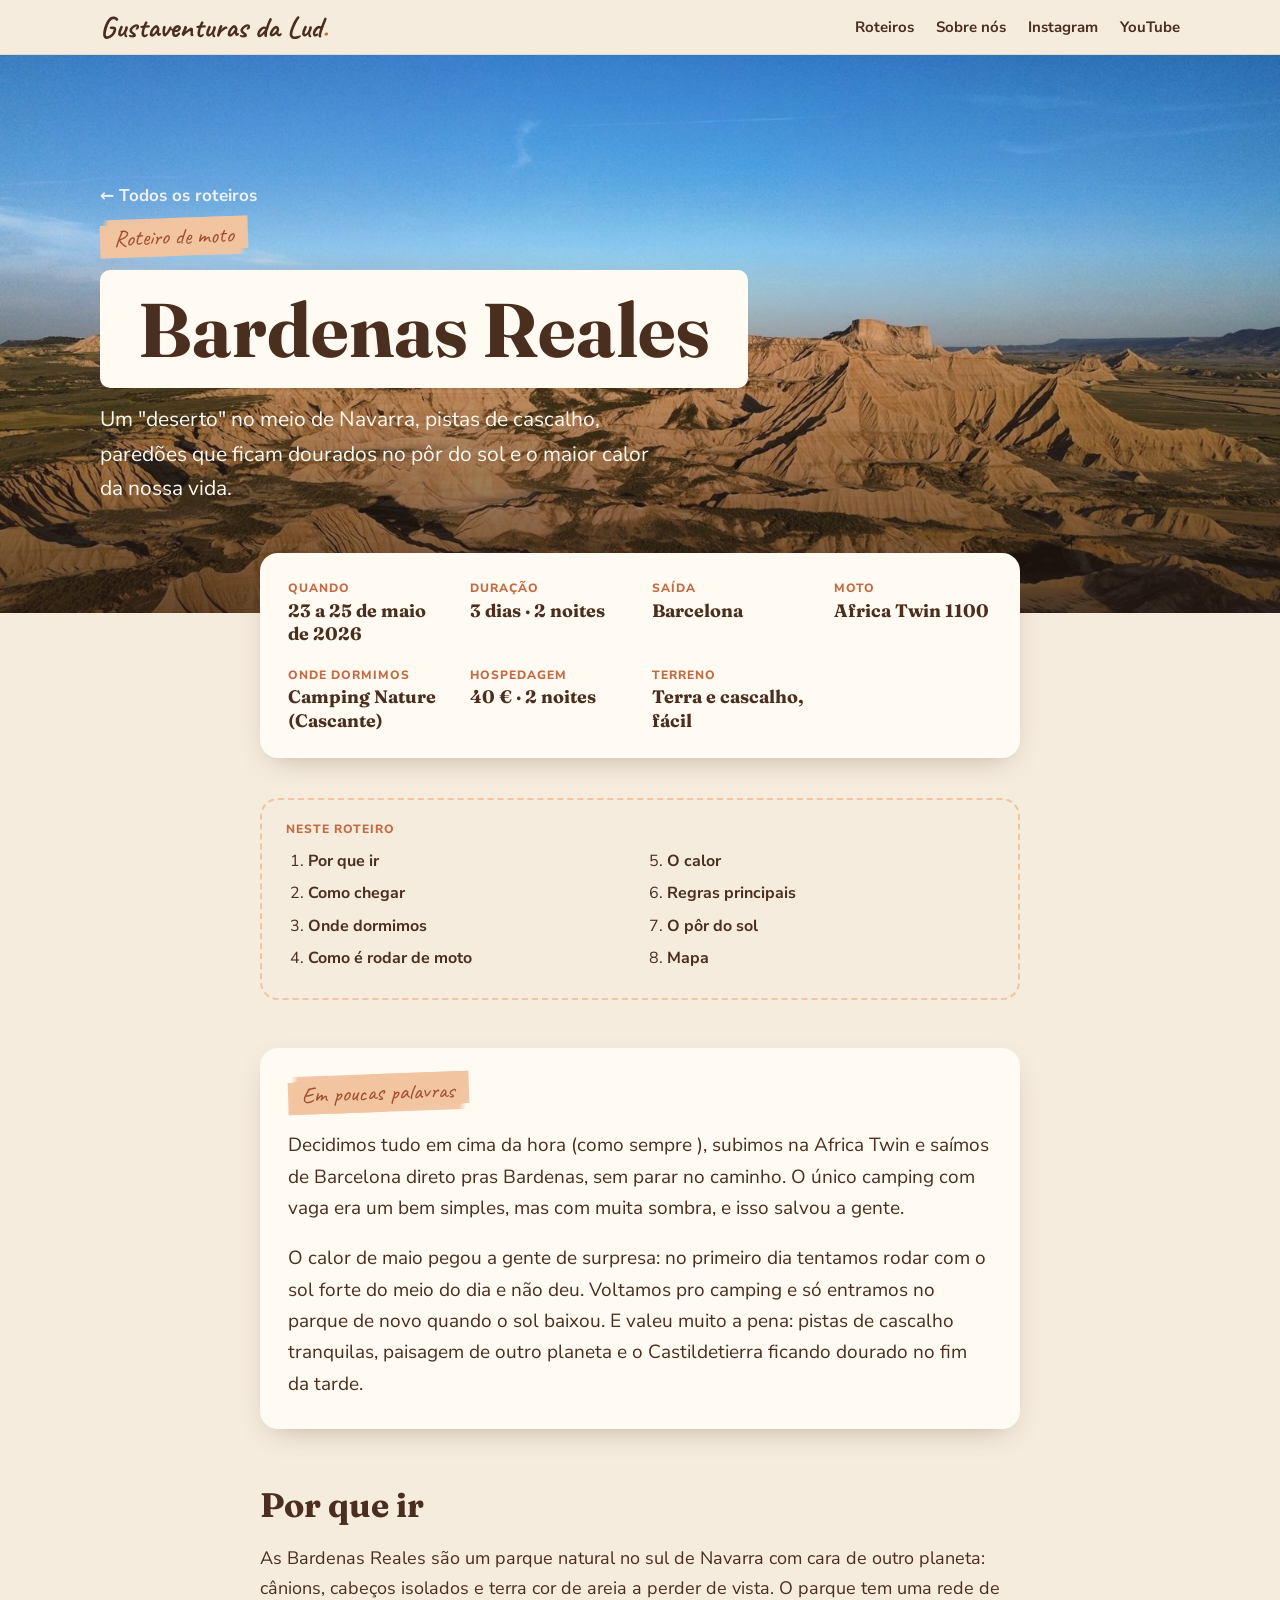
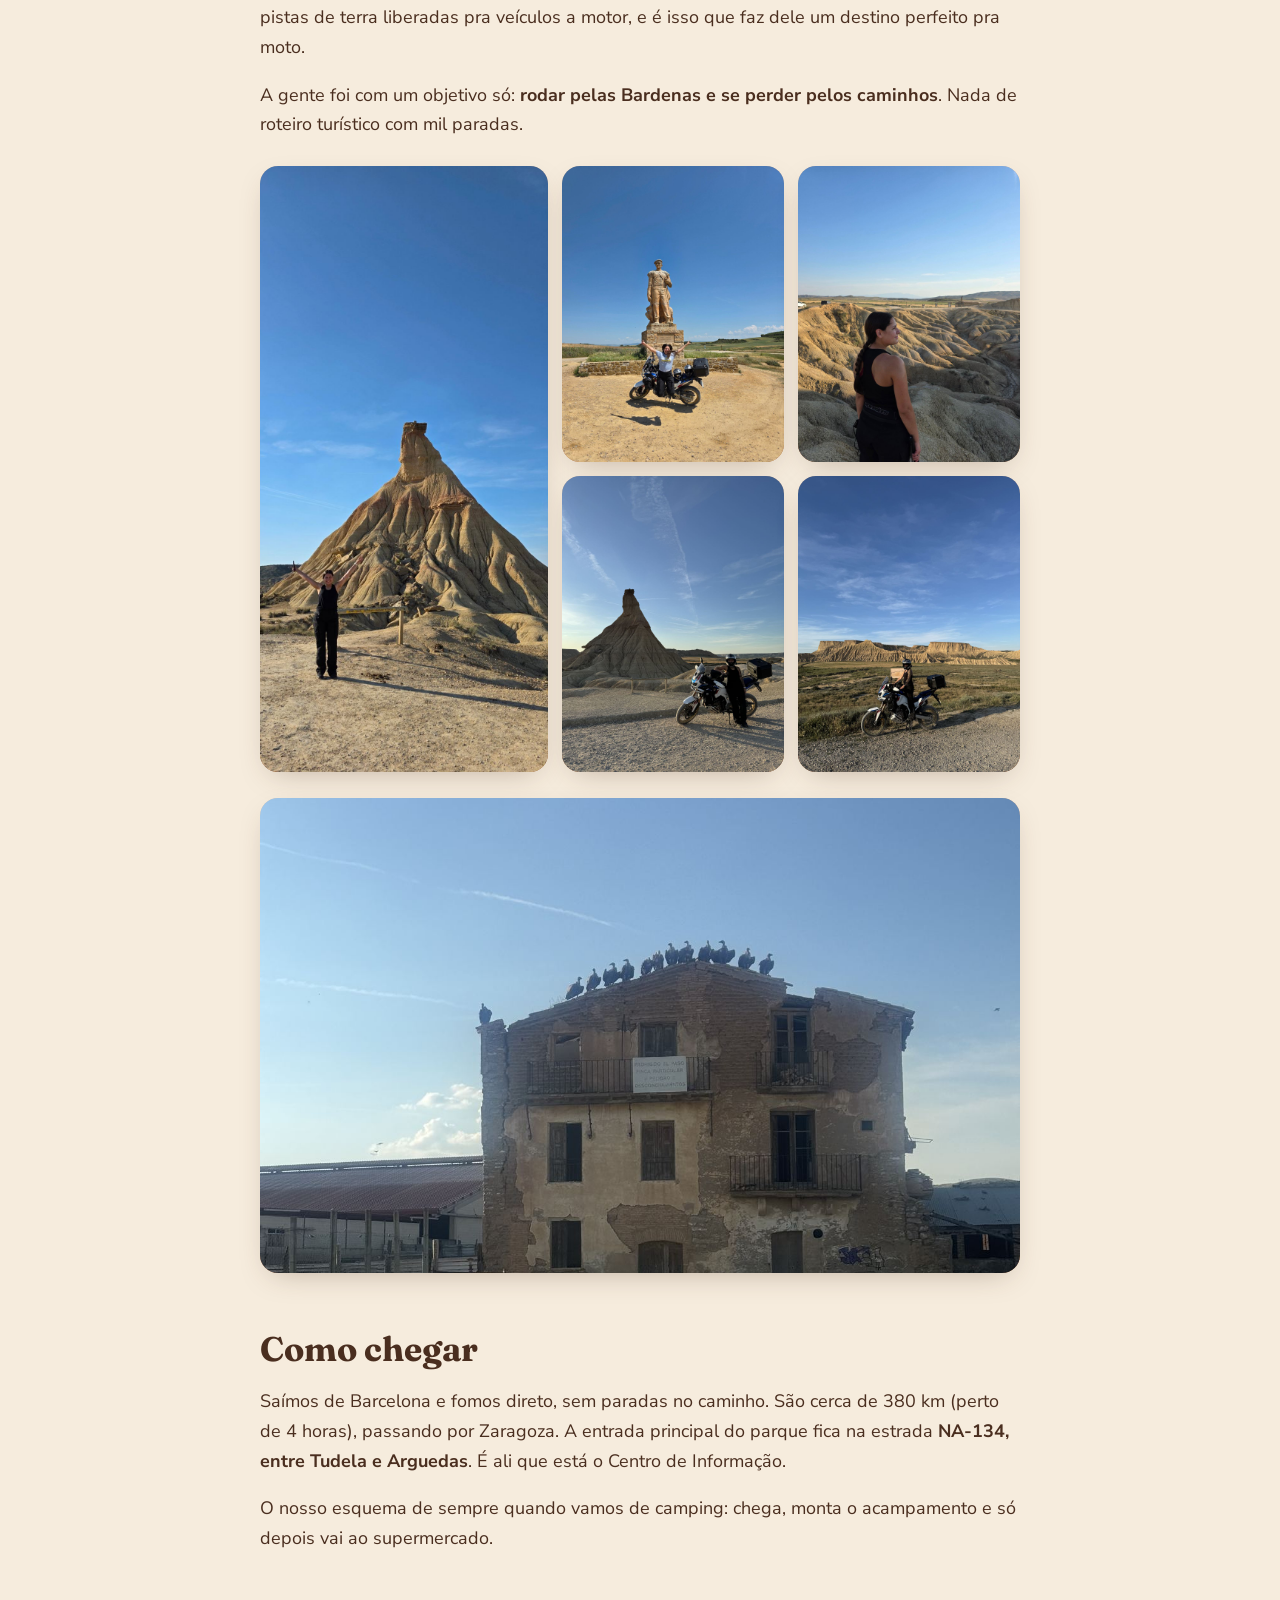
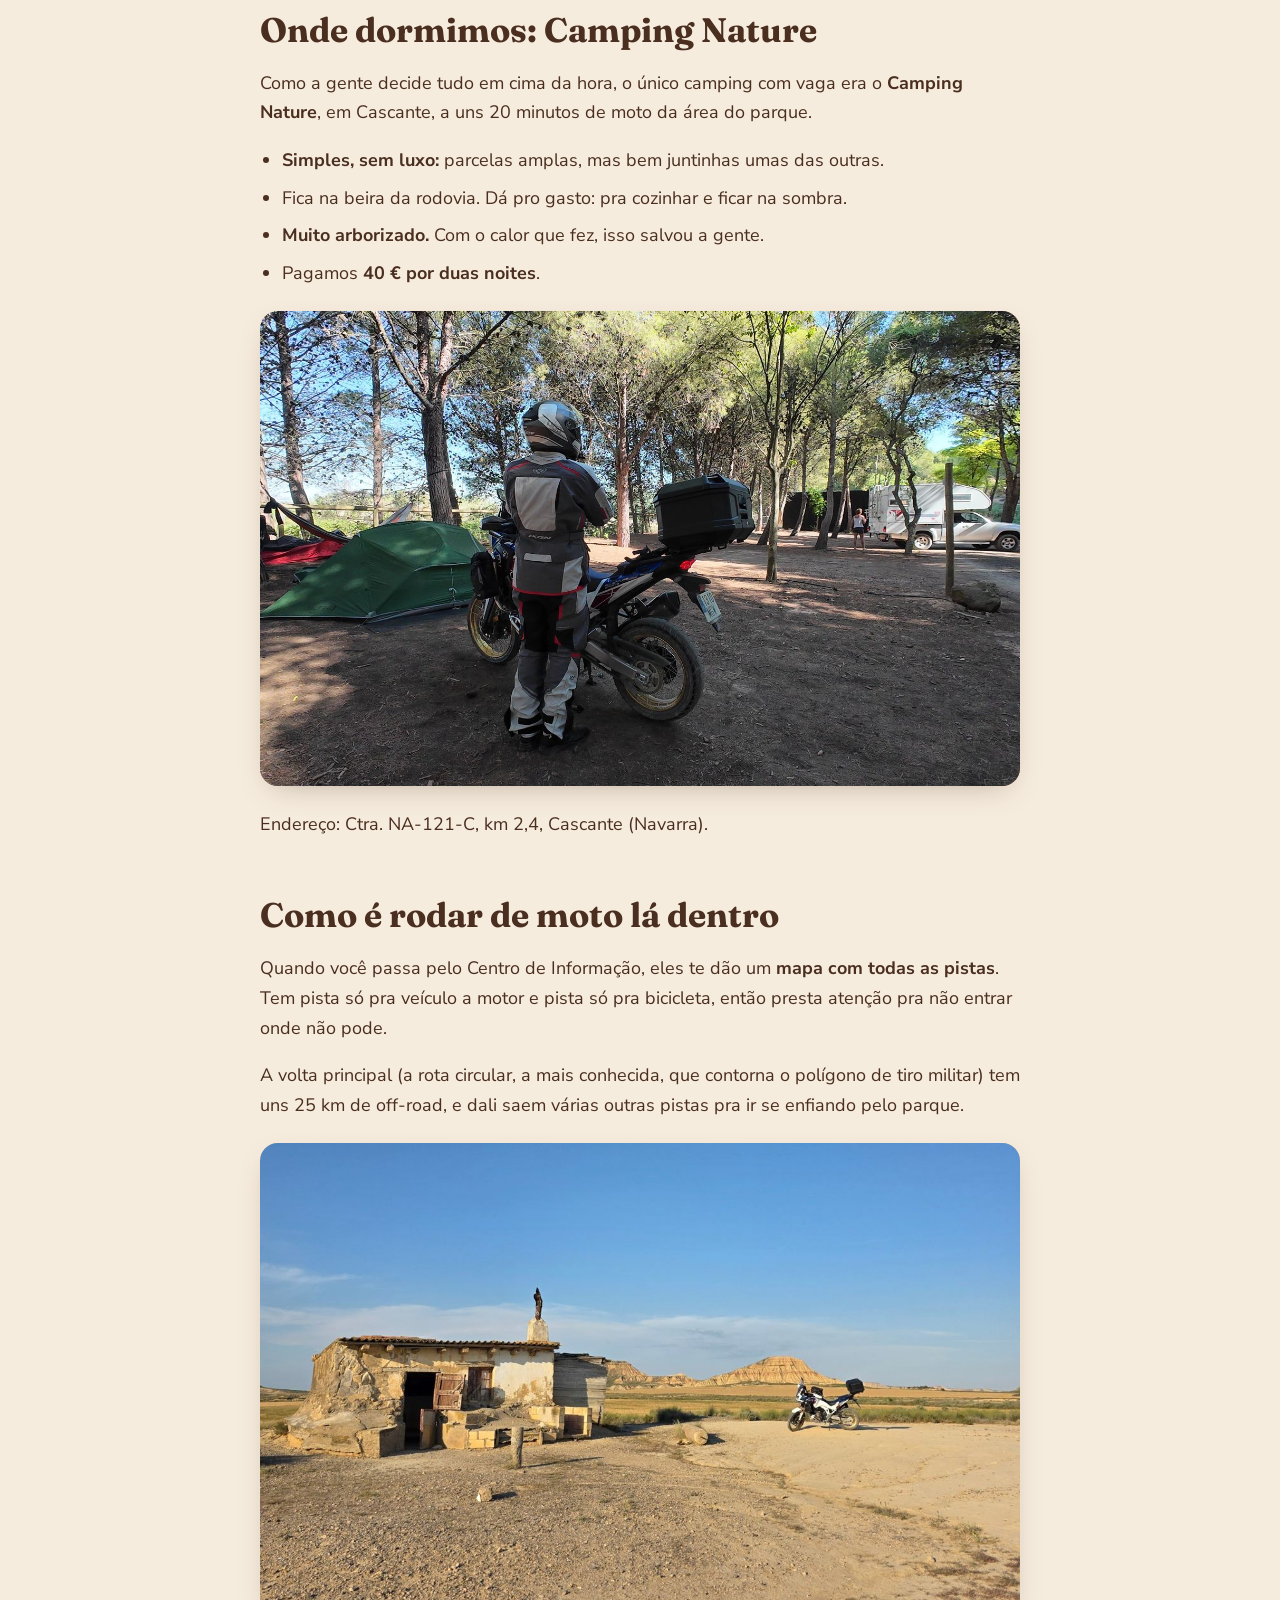
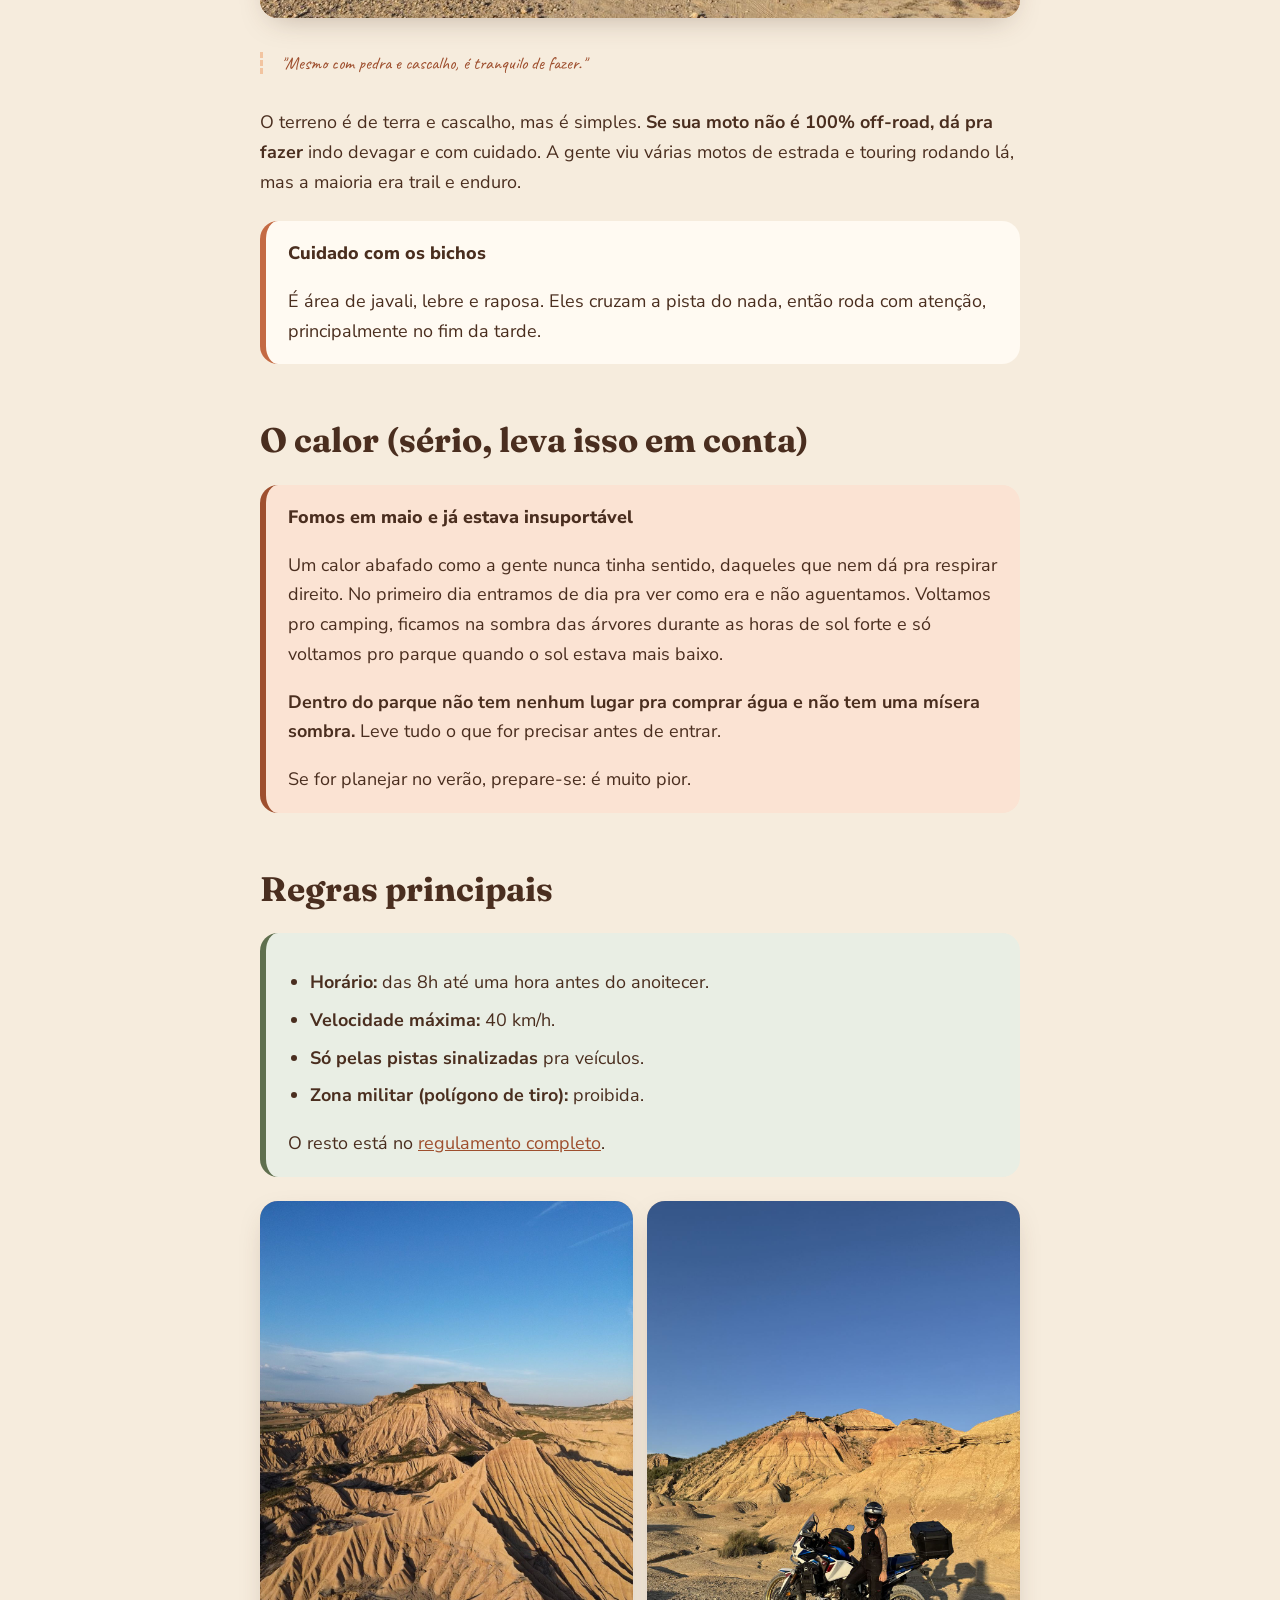
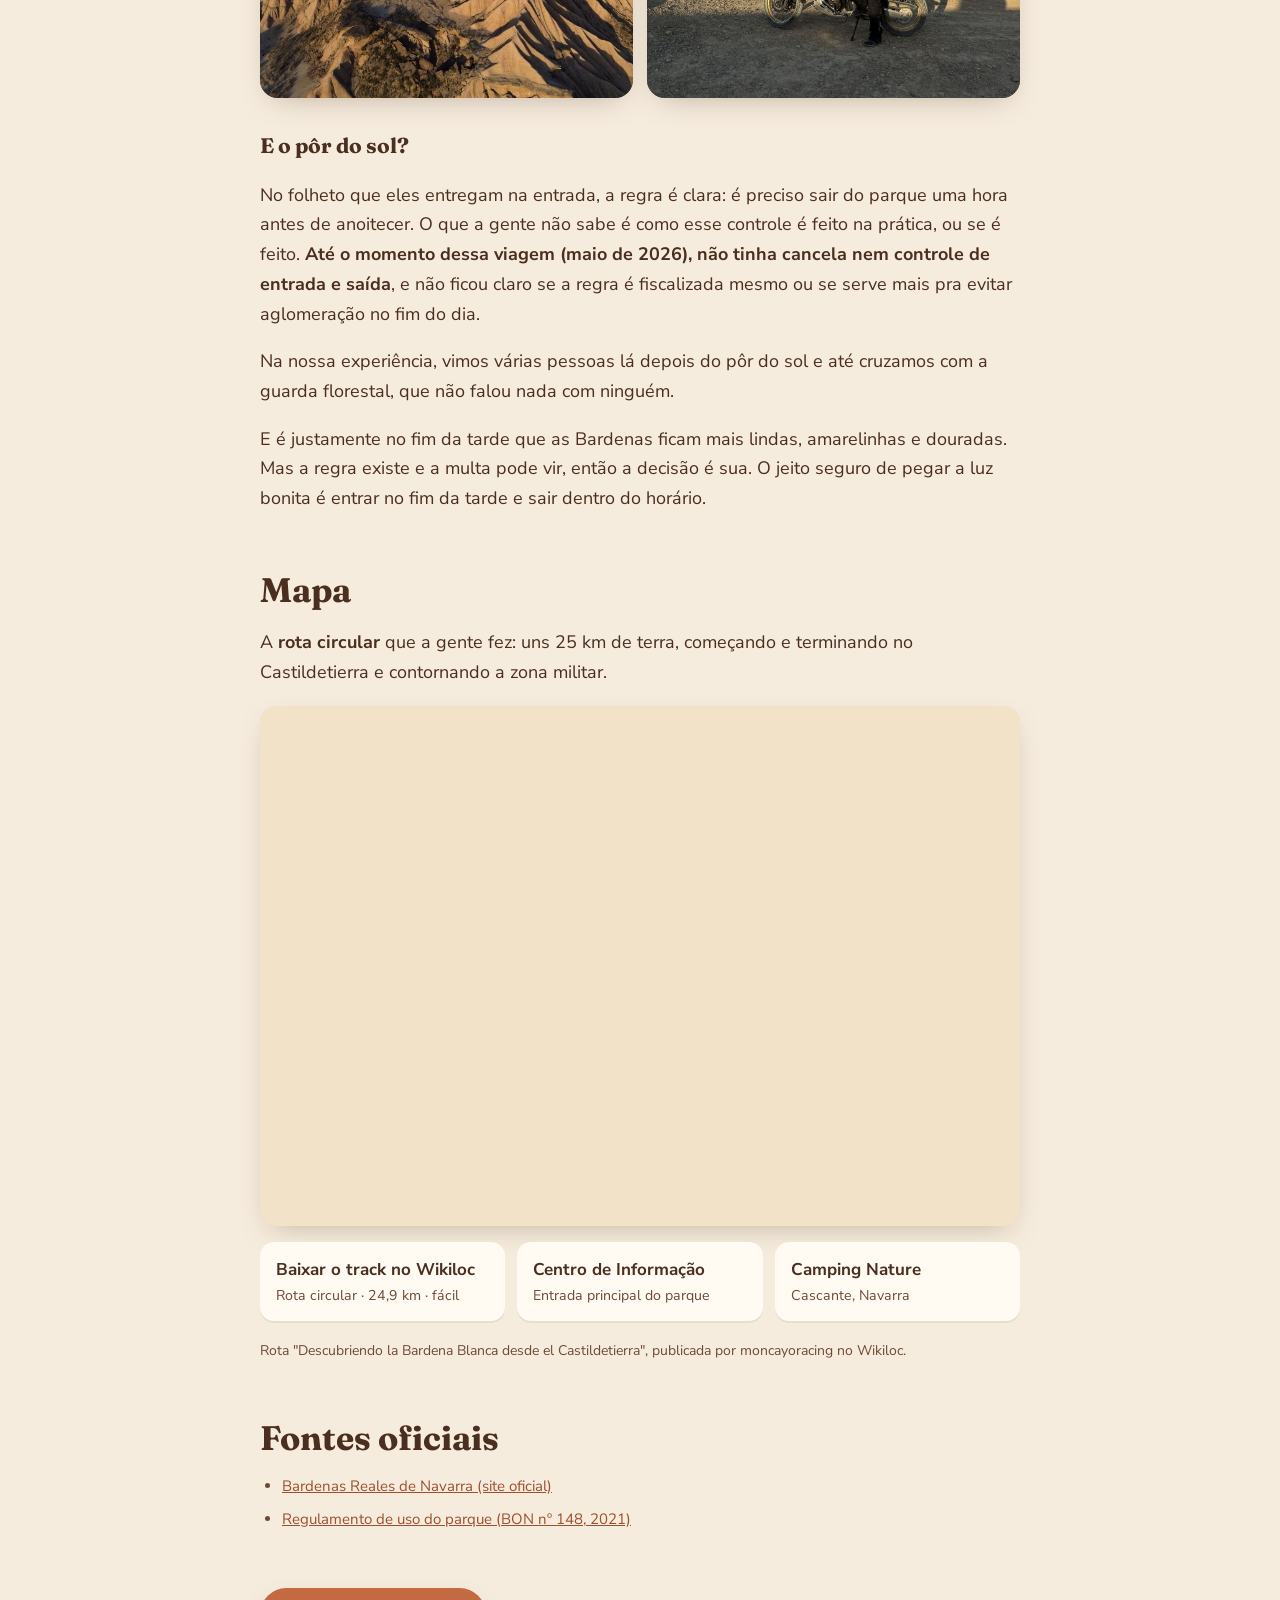
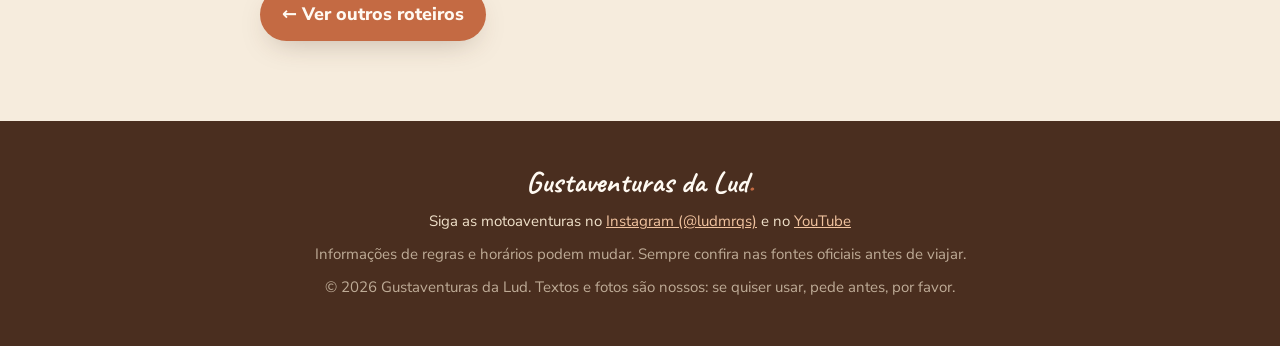
==== commit cb56a26b: "Add files via upload" ====
--- a/roteiros/bardenas-reales.html
+++ b/roteiros/bardenas-reales.html
@@ -178,6 +178,7 @@
   <a class="logo" href="../index.html">Gustaventuras da Lud<span>.</span></a>
   <p>Siga as motoaventuras no <a href="https://www.instagram.com/ludmrqs/" target="_blank" rel="noopener">Instagram (@ludmrqs)</a> e no <a href="https://www.youtube.com/channel/UCNSCRL_kDQO0_r5N88EQWMQ" target="_blank" rel="noopener">YouTube</a></p>
   <p style="opacity:.7">Informações de regras e horários podem mudar. Sempre confira nas fontes oficiais antes de viajar.</p>
+  <p style="opacity:.7">© 2026 Gustaventuras da Lud. Textos e fotos são nossos: se quiser usar, pede antes, por favor.</p>
  </div>
 </footer>
 
